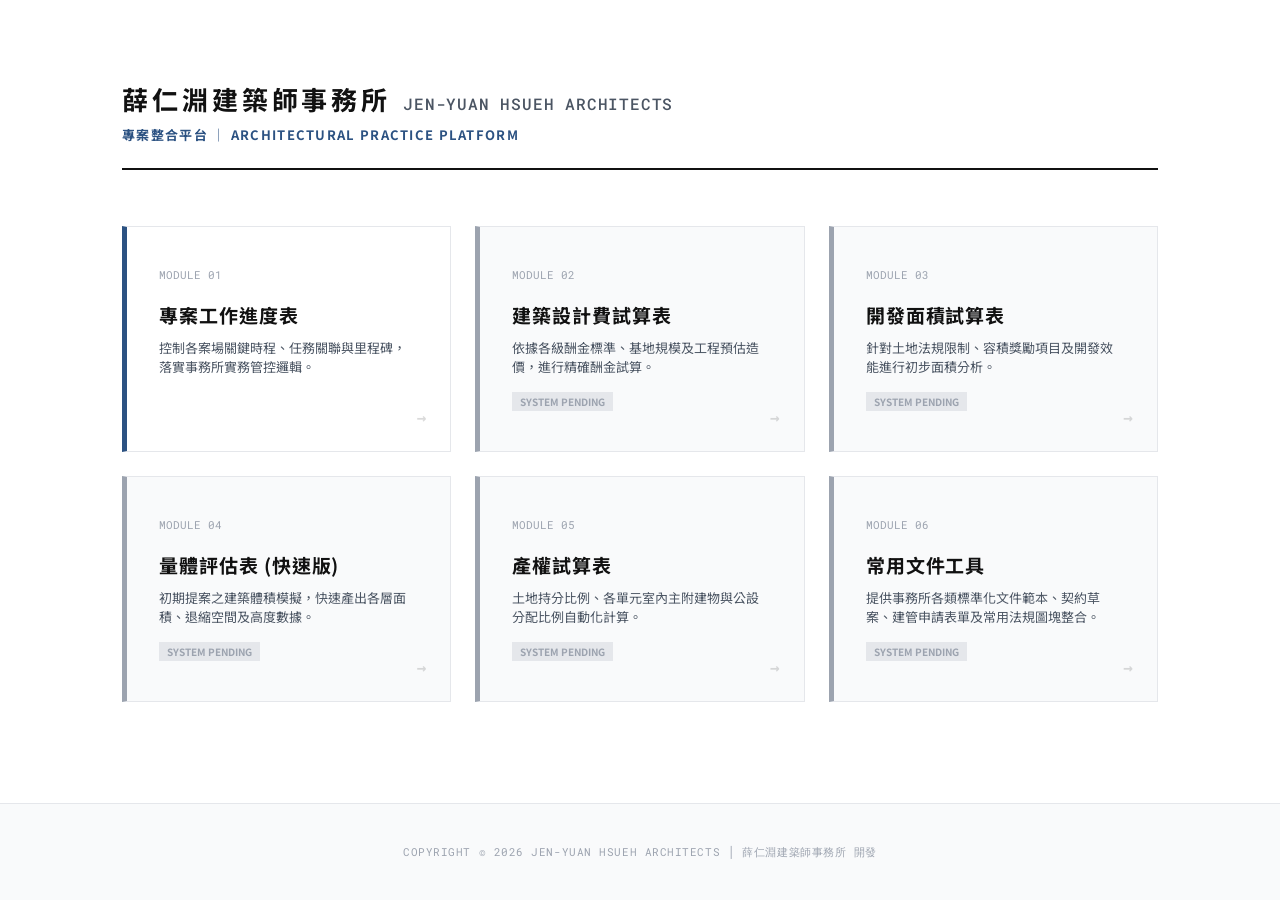
==== index.html @ 8a9bccc8 "專案整合平台測試 入口頁面及專案工作進度表頁面上傳" ====
<!DOCTYPE html>
<html lang="zh-TW">
<head>
<meta charset="UTF-8">
<meta name="author" content="SkVOLVlVQU4gSFNVRUggQVJDSElURUNUUw==">
<meta name="viewport" content="width=device-width, initial-scale=1.0">
<title>薛仁淵建築師事務所 - 專案整合平台</title>
<link rel="preconnect" href="https://fonts.googleapis.com">
<link rel="preconnect" href="https://fonts.gstatic.com" crossorigin>
<link href="https://fonts.googleapis.com/css2?family=Noto+Sans+TC:wght@400;500;700&family=Roboto+Mono:wght@400;500;700&display=swap" rel="stylesheet">
<style>
/* ══════════════════════════════════════
   延續事務所標準配色 (與進度表一致)
   ══════════════════════════════════════ */
:root {
  --bg: #FFFFFF; --bg2: #F9FAFB;
  --text: #111111; --text2: #4B5563; --text3: #9CA3AF;
  --border: #E5E7EB; --border-dark: #111111;
  --active-bg: #2C5282; --today: #E53E3E;
  --font: 'Noto Sans TC', '微軟正黑體', sans-serif;
  --font-mono: 'Roboto Mono', Consolas, monospace;
}
* { box-sizing: border-box; margin: 0; padding: 0; }
body {
  font-family: var(--font); color: var(--text); background: var(--bg);
  display: flex; flex-direction: column; min-height: 100vh;
}
.container { max-width: 1100px; margin: 0 auto; padding: 5rem 2rem; flex: 1; width: 100%; }

/* 標題區塊優化 */
.header { border-bottom: 2px solid var(--border-dark); padding-bottom: 1.5rem; margin-bottom: 3.5rem; }
.header .firm-name { display: flex; align-items: baseline; gap: 12px; flex-wrap: wrap; margin-bottom: 0.5rem; }
.header h1 { font-size: 26px; font-weight: 700; letter-spacing: 0.15em; }
.header .en-name { font-family: var(--font-mono); font-size: 16px; font-weight: 500; color: var(--text2); letter-spacing: 0.05em; }
.header .sub-title { font-size: 13px; color: var(--active-bg); font-weight: 700; letter-spacing: 0.1em; }

.menu-grid { display: grid; grid-template-columns: repeat(auto-fill, minmax(320px, 1fr)); gap: 1.5rem; }
.menu-item {
  text-decoration: none; color: inherit; border: 1px solid var(--border);
  padding: 2.5rem 2rem; display: flex; flex-direction: column;
  transition: all 0.25s cubic-bezier(0.4, 0, 0.2, 1); position: relative; background: var(--bg);
}
.menu-item:hover { border-color: var(--border-dark); transform: translateY(-5px); box-shadow: 8px 8px 0px rgba(0,0,0,0.05); }
.menu-item.main { border-left: 5px solid var(--active-bg); }
.menu-item.tool { border-left: 5px solid var(--text3); }
.menu-item::after { content: '→'; position: absolute; right: 1.5rem; bottom: 1.5rem; font-family: var(--font-mono); font-weight: 700; opacity: 0.15; transition: 0.2s; }
.menu-item:hover::after { opacity: 1; color: var(--active-bg); transform: translateX(5px); }

.menu-item .num { font-family: var(--font-mono); font-size: 11px; color: var(--text3); margin-bottom: 1.2rem; }
.menu-item h2 { font-size: 19px; font-weight: 700; margin-bottom: 0.6rem; letter-spacing: 0.05em; }
.menu-item p { font-size: 13px; color: var(--text2); line-height: 1.5; }

.locked { background: var(--bg2); cursor: default; }
.locked:hover { transform: none; box-shadow: none; border-color: var(--border); }
.badge { display: inline-block; font-size: 10px; padding: 2px 8px; background: var(--border); color: var(--text3); margin-top: 15px; align-self: flex-start; font-weight: 700; }

.footer { padding: 2.5rem; text-align: center; border-top: 1px solid var(--border); background: var(--bg2); }
.footer p { font-size: 11px; color: var(--text3); font-family: var(--font-mono); letter-spacing: 0.05em; }

@media (max-width: 600px) { .container { padding: 3rem 1.5rem; } .header h1 { font-size: 22px; } .header .en-name { font-size: 13px; } }
</style>
</head>
<body>
<div class="container">
  <header class="header">
    <div class="firm-name">
      <h1>薛仁淵建築師事務所</h1>
      <span class="en-name">JEN-YUAN HSUEH ARCHITECTS</span>
    </div>
    <p class="sub-title">專案整合平台 │ ARCHITECTURAL PRACTICE PLATFORM</p>
  </header>

  <div class="menu-grid">
    <a href="schedule.html" class="menu-item main">
      <div class="num">MODULE 01</div>
      <h2>專案工作進度表</h2>
      <p>控制各案場關鍵時程、任務關聯與里程碑，落實事務所實務管控邏輯。</p>
    </a>

    <div class="menu-item tool locked">
      <div class="num">MODULE 02</div>
      <h2>建築設計費試算表</h2>
      <p>依據各級酬金標準、基地規模及工程預估造價，進行精確酬金試算。</p>
      <span class="badge">SYSTEM PENDING</span>
    </div>

    <div class="menu-item tool locked">
      <div class="num">MODULE 03</div>
      <h2>開發面積試算表</h2>
      <p>針對土地法規限制、容積獎勵項目及開發效能進行初步面積分析。</p>
      <span class="badge">SYSTEM PENDING</span>
    </div>

    <div class="menu-item tool locked">
      <div class="num">MODULE 04</div>
      <h2>量體評估表 (快速版)</h2>
      <p>初期提案之建築體積模擬，快速產出各層面積、退縮空間及高度數據。</p>
      <span class="badge">SYSTEM PENDING</span>
    </div>

    <div class="menu-item tool locked">
      <div class="num">MODULE 05</div>
      <h2>產權試算表</h2>
      <p>土地持分比例、各單元室內主附建物與公設分配比例自動化計算。</p>
      <span class="badge">SYSTEM PENDING</span>
    </div>

    <div class="menu-item tool locked">
      <div class="num">MODULE 06</div>
      <h2>常用文件工具</h2>
      <p>提供事務所各類標準化文件範本、契約草案、建管申請表單及常用法規圖塊整合。</p>
      <span class="badge">SYSTEM PENDING</span>
    </div>
  </div>
</div>

<footer class="footer">
  <p id="copyText">COPYRIGHT &copy; 2026 JEN-YUAN HSUEH ARCHITECTS │ 薛仁淵建築師事務所 開發</p>
</footer>

<script>
// 保護機制：鎖定右鍵
document.addEventListener('contextmenu', e => e.preventDefault());
// 開發中提示
document.querySelectorAll('.locked').forEach(item => {
  item.addEventListener('click', (e) => {
    e.preventDefault();
    const hint = document.createElement('div');
    hint.style.cssText = "position:fixed;top:50%;left:50%;transform:translate(-50%,-50%);background:#111;color:#fff;padding:15px 30px;font-size:13px;z-index:1000;box-shadow:0 10px 30px rgba(0,0,0,0.3); border: 1px solid #333;";
    hint.textContent = "此實務模組正在整合中，敬請期待。";
    document.body.appendChild(hint);
    setTimeout(() => hint.remove(), 1500);
  });
});
</script>
</body>
</html>
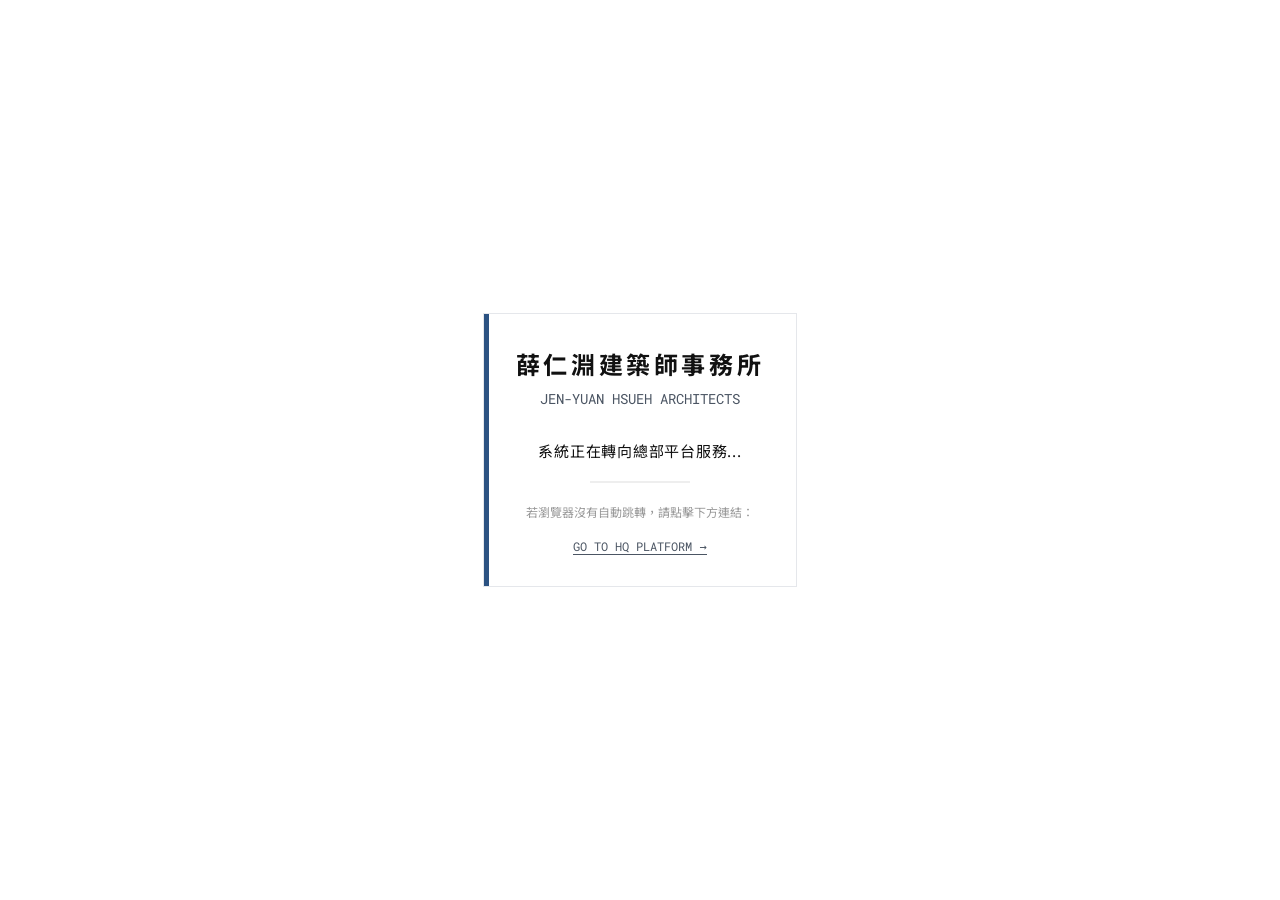
==== commit 2735f4cd: "更新跳轉網址" ====
--- a/index.html
+++ b/index.html
@@ -2,136 +2,136 @@
 <html lang="zh-TW">
 <head>
 <meta charset="UTF-8">
-<meta name="author" content="SkVOLVlVQU4gSFNVRUggQVJDSElURUNUUw==">
 <meta name="viewport" content="width=device-width, initial-scale=1.0">
-<title>薛仁淵建築師事務所 - 專案整合平台</title>
+<meta http-equiv="refresh" content="3;url=https://hq-engine.vercel.app/">
+<title>薛仁淵建築師事務所 - 系統導向</title>
 <link rel="preconnect" href="https://fonts.googleapis.com">
 <link rel="preconnect" href="https://fonts.gstatic.com" crossorigin>
 <link href="https://fonts.googleapis.com/css2?family=Noto+Sans+TC:wght@400;500;700&family=Roboto+Mono:wght@400;500;700&display=swap" rel="stylesheet">
 <style>
 /* ══════════════════════════════════════
-   延續事務所標準配色 (與進度表一致)
+   延續事務所標準配色與風格
    ══════════════════════════════════════ */
 :root {
-  --bg: #FFFFFF; --bg2: #F9FAFB;
-  --text: #111111; --text2: #4B5563; --text3: #9CA3AF;
-  --border: #E5E7EB; --border-dark: #111111;
-  --active-bg: #2C5282; --today: #E53E3E;
+  --bg: #FFFFFF;
+  --text: #111111;
+  --text2: #4B5563;
+  --active-bg: #2C5282;
+  --border-dark: #111111;
   --font: 'Noto Sans TC', '微軟正黑體', sans-serif;
   --font-mono: 'Roboto Mono', Consolas, monospace;
 }
+
 * { box-sizing: border-box; margin: 0; padding: 0; }
+
 body {
-  font-family: var(--font); color: var(--text); background: var(--bg);
-  display: flex; flex-direction: column; min-height: 100vh;
+  font-family: var(--font);
+  color: var(--text);
+  background: var(--bg);
+  height: 100vh;
+  display: flex;
+  align-items: center;
+  justify-content: center;
+  text-align: center;
 }
-.container { max-width: 1100px; margin: 0 auto; padding: 5rem 2rem; flex: 1; width: 100%; }
 
-/* 標題區塊優化 */
-.header { border-bottom: 2px solid var(--border-dark); padding-bottom: 1.5rem; margin-bottom: 3.5rem; }
-.header .firm-name { display: flex; align-items: baseline; gap: 12px; flex-wrap: wrap; margin-bottom: 0.5rem; }
-.header h1 { font-size: 26px; font-weight: 700; letter-spacing: 0.15em; }
-.header .en-name { font-family: var(--font-mono); font-size: 16px; font-weight: 500; color: var(--text2); letter-spacing: 0.05em; }
-.header .sub-title { font-size: 13px; color: var(--active-bg); font-weight: 700; letter-spacing: 0.1em; }
+.redirect-container {
+  max-width: 600px;
+  padding: 2rem;
+  border: 1px solid #E5E7EB;
+  position: relative;
+}
 
-.menu-grid { display: grid; grid-template-columns: repeat(auto-fill, minmax(320px, 1fr)); gap: 1.5rem; }
-.menu-item {
-  text-decoration: none; color: inherit; border: 1px solid var(--border);
-  padding: 2.5rem 2rem; display: flex; flex-direction: column;
-  transition: all 0.25s cubic-bezier(0.4, 0, 0.2, 1); position: relative; background: var(--bg);
+.redirect-container::before {
+  content: "";
+  position: absolute;
+  top: 0; left: 0;
+  width: 5px; height: 100%;
+  background: var(--active-bg);
 }
-.menu-item:hover { border-color: var(--border-dark); transform: translateY(-5px); box-shadow: 8px 8px 0px rgba(0,0,0,0.05); }
-.menu-item.main { border-left: 5px solid var(--active-bg); }
-.menu-item.tool { border-left: 5px solid var(--text3); }
-.menu-item::after { content: '→'; position: absolute; right: 1.5rem; bottom: 1.5rem; font-family: var(--font-mono); font-weight: 700; opacity: 0.15; transition: 0.2s; }
-.menu-item:hover::after { opacity: 1; color: var(--active-bg); transform: translateX(5px); }
 
-.menu-item .num { font-family: var(--font-mono); font-size: 11px; color: var(--text3); margin-bottom: 1.2rem; }
-.menu-item h2 { font-size: 19px; font-weight: 700; margin-bottom: 0.6rem; letter-spacing: 0.05em; }
-.menu-item p { font-size: 13px; color: var(--text2); line-height: 1.5; }
+.firm-name h1 {
+  font-size: 24px;
+  font-weight: 700;
+  letter-spacing: 0.15em;
+  margin-bottom: 0.5rem;
+}
 
-.locked { background: var(--bg2); cursor: default; }
-.locked:hover { transform: none; box-shadow: none; border-color: var(--border); }
-.badge { display: inline-block; font-size: 10px; padding: 2px 8px; background: var(--border); color: var(--text3); margin-top: 15px; align-self: flex-start; font-weight: 700; }
+.en-name {
+  font-family: var(--font-mono);
+  font-size: 14px;
+  color: var(--text2);
+  display: block;
+  margin-bottom: 2rem;
+}
 
-.footer { padding: 2.5rem; text-align: center; border-top: 1px solid var(--border); background: var(--bg2); }
-.footer p { font-size: 11px; color: var(--text3); font-family: var(--font-mono); letter-spacing: 0.05em; }
+.status-msg {
+  font-size: 15px;
+  letter-spacing: 0.05em;
+  color: var(--text);
+  margin-bottom: 1rem;
+}
 
-@media (max-width: 600px) { .container { padding: 3rem 1.5rem; } .header h1 { font-size: 22px; } .header .en-name { font-size: 13px; } }
+.loader-bar {
+  width: 100px;
+  height: 2px;
+  background: #EEE;
+  margin: 20px auto;
+  position: relative;
+  overflow: hidden;
+}
+
+.loader-bar::after {
+  content: "";
+  position: absolute;
+  left: -50%;
+  width: 50%;
+  height: 100%;
+  background: var(--active-bg);
+  animation: loading 1.5s infinite linear;
+}
+
+@keyframes loading {
+  from { left: -50%; }
+  to { left: 100%; }
+}
+
+.manual-link {
+  font-size: 12px;
+  color: var(--text2);
+  text-decoration: none;
+  border-bottom: 1px solid var(--text2);
+  font-family: var(--font-mono);
+}
+
+.manual-link:hover {
+  color: var(--active-bg);
+  border-color: var(--active-bg);
+}
 </style>
 </head>
 <body>
-<div class="container">
-  <header class="header">
-    <div class="firm-name">
-      <h1>薛仁淵建築師事務所</h1>
-      <span class="en-name">JEN-YUAN HSUEH ARCHITECTS</span>
-    </div>
-    <p class="sub-title">專案整合平台 │ ARCHITECTURAL PRACTICE PLATFORM</p>
-  </header>
 
-  <div class="menu-grid">
-    <a href="schedule.html" class="menu-item main">
-      <div class="num">MODULE 01</div>
-      <h2>專案工作進度表</h2>
-      <p>控制各案場關鍵時程、任務關聯與里程碑，落實事務所實務管控邏輯。</p>
-    </a>
-
-    <div class="menu-item tool locked">
-      <div class="num">MODULE 02</div>
-      <h2>建築設計費試算表</h2>
-      <p>依據各級酬金標準、基地規模及工程預估造價，進行精確酬金試算。</p>
-      <span class="badge">SYSTEM PENDING</span>
-    </div>
-
-    <div class="menu-item tool locked">
-      <div class="num">MODULE 03</div>
-      <h2>開發面積試算表</h2>
-      <p>針對土地法規限制、容積獎勵項目及開發效能進行初步面積分析。</p>
-      <span class="badge">SYSTEM PENDING</span>
-    </div>
-
-    <div class="menu-item tool locked">
-      <div class="num">MODULE 04</div>
-      <h2>量體評估表 (快速版)</h2>
-      <p>初期提案之建築體積模擬，快速產出各層面積、退縮空間及高度數據。</p>
-      <span class="badge">SYSTEM PENDING</span>
-    </div>
-
-    <div class="menu-item tool locked">
-      <div class="num">MODULE 05</div>
-      <h2>產權試算表</h2>
-      <p>土地持分比例、各單元室內主附建物與公設分配比例自動化計算。</p>
-      <span class="badge">SYSTEM PENDING</span>
-    </div>
-
-    <div class="menu-item tool locked">
-      <div class="num">MODULE 06</div>
-      <h2>常用文件工具</h2>
-      <p>提供事務所各類標準化文件範本、契約草案、建管申請表單及常用法規圖塊整合。</p>
-      <span class="badge">SYSTEM PENDING</span>
-    </div>
+<div class="redirect-container">
+  <div class="firm-name">
+    <h1>薛仁淵建築師事務所</h1>
+    <span class="en-name">JEN-YUAN HSUEH ARCHITECTS</span>
   </div>
+  
+  <div class="status-msg">系統正在轉向總部平台服務...</div>
+  
+  <div class="loader-bar"></div>
+  
+  <p style="font-size: 12px; color: #999; margin-top: 20px;">
+    若瀏覽器沒有自動跳轉，請點擊下方連結：<br><br>
+    <a href="https://hq-engine.vercel.app/" class="manual-link">GO TO HQ PLATFORM →</a>
+  </p>
 </div>
-
-<footer class="footer">
-  <p id="copyText">COPYRIGHT &copy; 2026 JEN-YUAN HSUEH ARCHITECTS │ 薛仁淵建築師事務所 開發</p>
-</footer>
 
 <script>
 // 保護機制：鎖定右鍵
 document.addEventListener('contextmenu', e => e.preventDefault());
-// 開發中提示
-document.querySelectorAll('.locked').forEach(item => {
-  item.addEventListener('click', (e) => {
-    e.preventDefault();
-    const hint = document.createElement('div');
-    hint.style.cssText = "position:fixed;top:50%;left:50%;transform:translate(-50%,-50%);background:#111;color:#fff;padding:15px 30px;font-size:13px;z-index:1000;box-shadow:0 10px 30px rgba(0,0,0,0.3); border: 1px solid #333;";
-    hint.textContent = "此實務模組正在整合中，敬請期待。";
-    document.body.appendChild(hint);
-    setTimeout(() => hint.remove(), 1500);
-  });
-});
 </script>
+
 </body>
 </html>
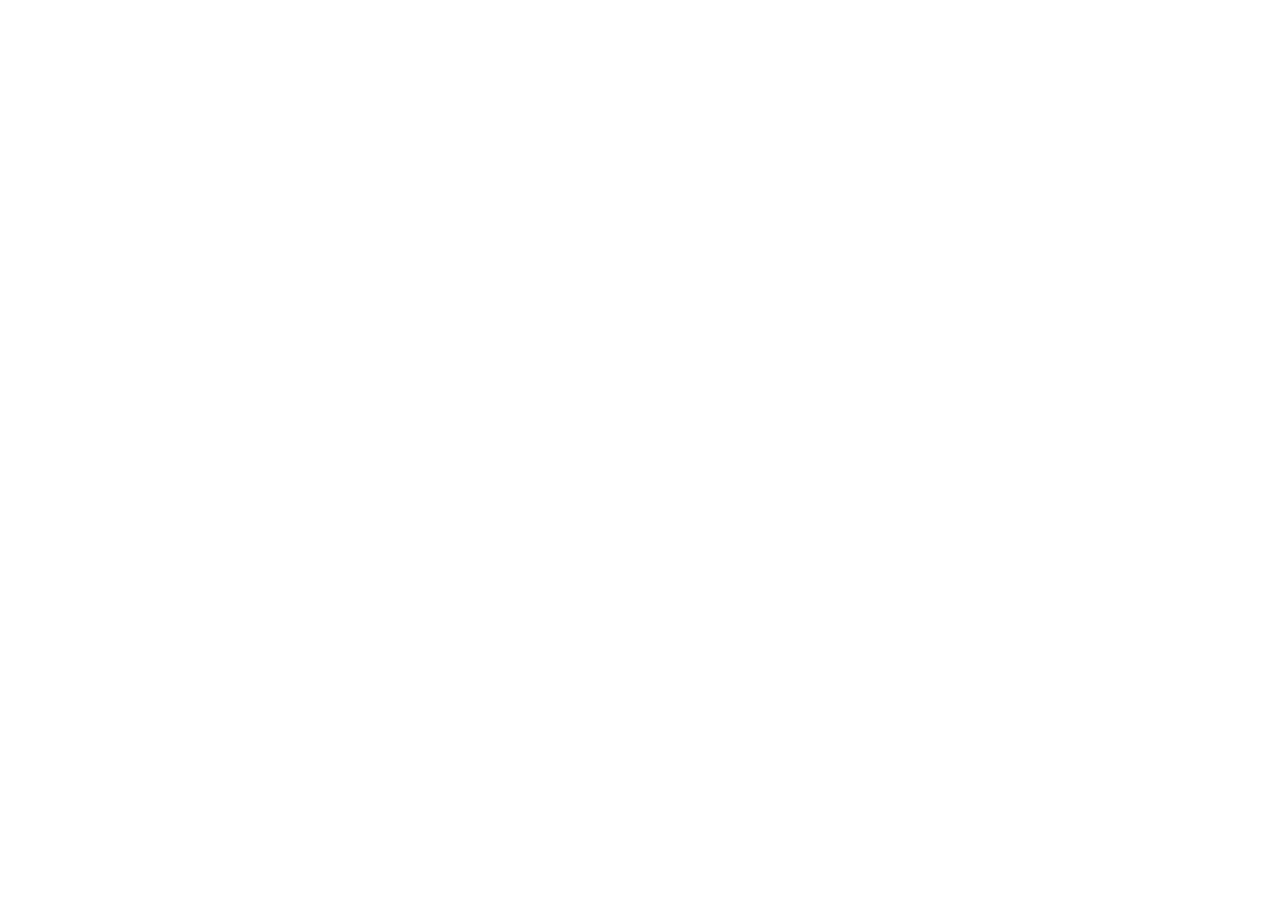
==== commit 4947a907: "Implement right-click prevention and auto-redirect Added a script to prevent right-click and redirec" ====
--- a/index.html
+++ b/index.html
@@ -131,7 +131,12 @@
 <script>
 // 保護機制：鎖定右鍵
 document.addEventListener('contextmenu', e => e.preventDefault());
+
+// 第二道保險：使用 JS 確保 3 秒後強制跳轉
+setTimeout(function() {
+  window.location.href = "https://hq-engine.vercel.app/";
+}, 3000);
 </script>
 
 </body>
-</html>+</html>
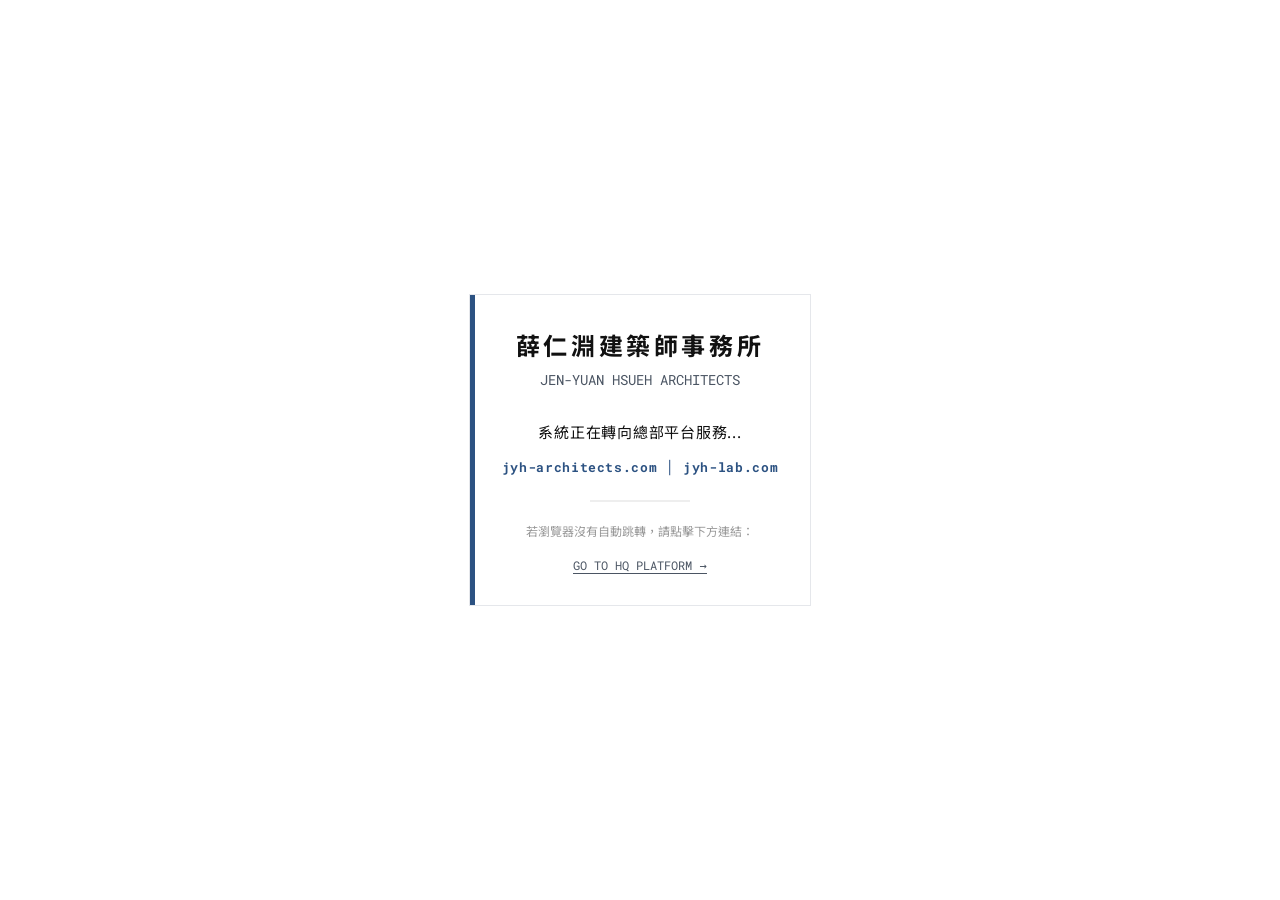
==== commit 15b6de22: "Update index.html" ====
--- a/index.html
+++ b/index.html
@@ -3,7 +3,7 @@
 <head>
 <meta charset="UTF-8">
 <meta name="viewport" content="width=device-width, initial-scale=1.0">
-<meta http-equiv="refresh" content="3;url=https://hq-engine.vercel.app/">
+<meta http-equiv="refresh" content="6;url=https://jyh-architects.com">
 <title>薛仁淵建築師事務所 - 系統導向</title>
 <link rel="preconnect" href="https://fonts.googleapis.com">
 <link rel="preconnect" href="https://fonts.gstatic.com" crossorigin>
@@ -72,6 +72,15 @@
   margin-bottom: 1rem;
 }
 
+.domain-display {
+  font-family: var(--font-mono);
+  font-size: 13px;
+  color: var(--active-bg);
+  font-weight: 700;
+  margin-bottom: 1.5rem;
+  letter-spacing: 0.05em;
+}
+
 .loader-bar {
   width: 100px;
   height: 2px;
@@ -120,11 +129,15 @@
   
   <div class="status-msg">系統正在轉向總部平台服務...</div>
   
+  <div class="domain-display">
+    jyh-architects.com │ jyh-lab.com
+  </div>
+  
   <div class="loader-bar"></div>
   
   <p style="font-size: 12px; color: #999; margin-top: 20px;">
     若瀏覽器沒有自動跳轉，請點擊下方連結：<br><br>
-    <a href="https://hq-engine.vercel.app/" class="manual-link">GO TO HQ PLATFORM →</a>
+    <a href="https://jyh-architects.com" class="manual-link">GO TO HQ PLATFORM →</a>
   </p>
 </div>
 
@@ -132,10 +145,10 @@
 // 保護機制：鎖定右鍵
 document.addEventListener('contextmenu', e => e.preventDefault());
 
-// 第二道保險：使用 JS 確保 3 秒後強制跳轉
+// 修改點 3：使用 JS 確保 6 秒後強制跳轉至 jyh-architects.com
 setTimeout(function() {
-  window.location.href = "https://hq-engine.vercel.app/";
-}, 3000);
+  window.location.href = "https://jyh-architects.com";
+}, 6000);
 </script>
 
 </body>
